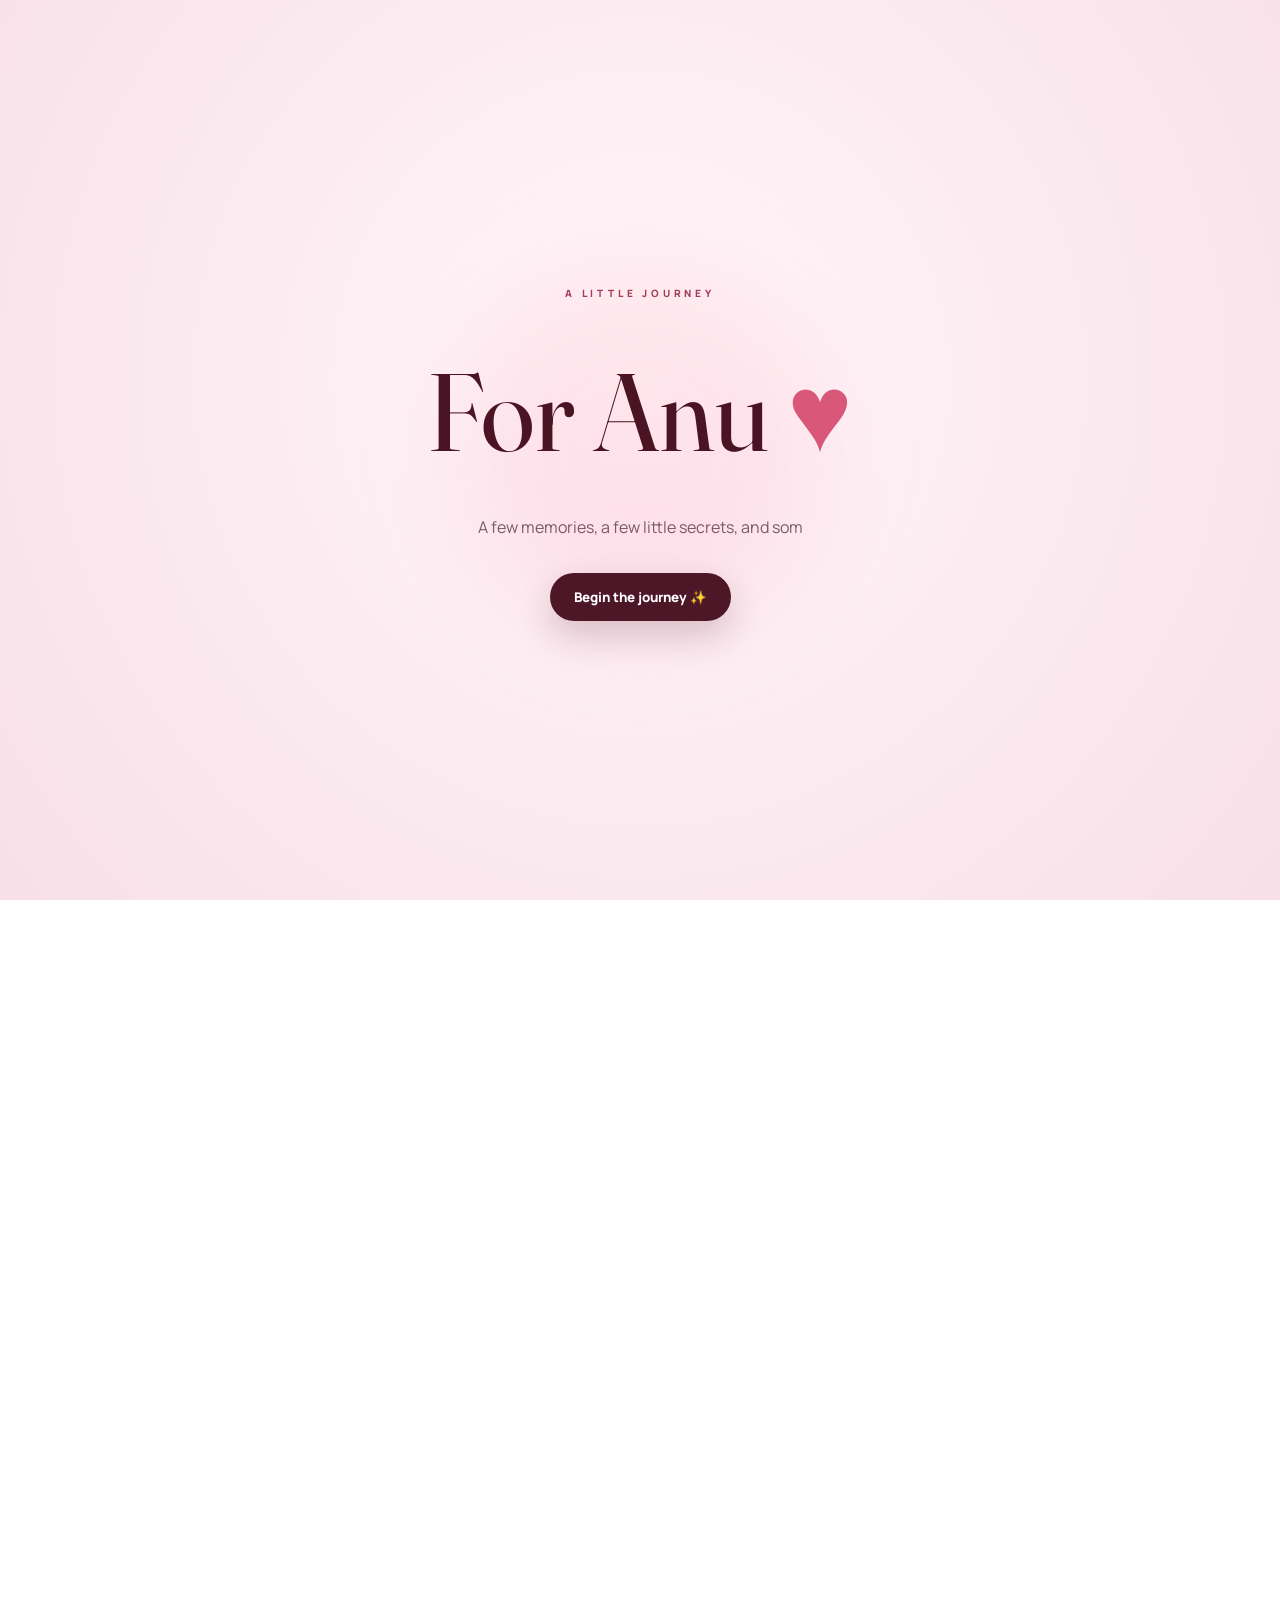
==== index.html @ 542dee50 "Add files via upload" ====
<!doctype html>
<html lang="en">
<head>
<meta charset="utf-8">
  <meta name="viewport" content="width=device-width, initial-scale=1">
  <meta name="theme-color" content="#fff7f8">
  <meta name="description" content="A small interactive surprise website made for Anu.">

  <title>For Anu ♥</title>

  <link rel="preconnect" href="https://fonts.googleapis.com">
  <link rel="preconnect" href="https://fonts.gstatic.com" crossorigin>

  <link
    href="https://fonts.googleapis.com/css2?family=Fraunces:wght@500;600&family=Manrope:wght@400;500&display=swap"
    rel="stylesheet"
  >
  <link rel="stylesheet" href="style.css?v=20260918-clean">



<!-- FINAL BEGIN ENTRY FIX: always open at the cinematic BEGIN screen/top -->
<script>
  (function () {
    try { history.scrollRestoration = "manual"; } catch (e) {}
    window.scrollTo(0, 0);
    document.documentElement.scrollTop = 0;
    document.body && (document.body.scrollTop = 0);
  })();
</script>

</head>
<body>
  <!-- PART 2 — FLOATING HEARTS -->
<div class="heart-background" aria-hidden="true">
    <span>♥</span>
    <span>♡</span>
    <span>♥</span>
    <span>♡</span>
    <span>♥</span>
    <span>♡</span>
    <span>♥</span>
    <span>♡</span>
    <span>♥</span>
    <span>♡</span>
    <span>♥</span>
    <span>♡</span>
</div>
<!-- LOADING SCREEN -->

  <div id="loader">
    <div class="loader-heart">♥</div>
  </div>


  <!-- FLOATING HEARTS -->

  <div class="hearts">
    <span class="heart-float">♥</span>
    <span class="heart-float">♥</span>
    <span class="heart-float">♥</span>
    <span class="heart-float">♥</span>
    <span class="heart-float">♥</span>
    <span class="heart-float">♥</span>
  </div>


  <!-- HERO -->

  <section class="w hero">

    <p class="tag">
      a small thing I made for you ♥
    </p>

    <h1>
      Hey, <em>Anu</em>.
    </h1>

    <p>
      You probably weren't expecting a whole website for this...
      but here we are.

      I wanted to make something a little more personal
      than just sending you a message.
    </p>

    <div class="scroll-hint">
      keep scrolling
    </div>

  </section>


  <!-- NOTE -->

  <section class="w">

    <p class="tag">
      for you
    </p>

    <div class="note reveal">

      <p>
        Anu, when I think about some of the moments that have become
        special to me, I realise that you are part of so many of them.

        From those conversations on the way to coaching,
        to the talks after class, somehow even ordinary parts
        of my day became something I looked forward to.

        You are genuinely very pretty, but more than that,
        you are such a pyaari person.

        And I feel very lucky that somewhere along the way,
        I got to know you.
      </p>

      <small>— Aman</small>

    </div>

  </section>


  <div class="divider">
    ♥
  </div>


  <!-- MEMORIES -->

  <section class="w">

    <p class="tag">
      where it all started
    </p>


    <div class="memory reveal">

      <small>
        04 August
        <br>
        Metro → Coaching
      </small>

      <div>

        <h2>
          The first hello
        </h2>

        <p>
          4 August.

          We were on the metro, on our way to coaching.
          You said hello, and then you shook my hand.

          It was such a simple little moment,
          but I remember how different it felt to me.

          I don't think I knew then how much that one meeting
          would end up meaning to me.
        </p>

      </div>

    </div>


    <div class="memory reveal">

      <small>
        Before & after class
      </small>

      <div>

        <h2>
          Those conversations
        </h2>

        <p>
          Somehow, talking about studies turned into us talking
          whenever we came out of class.

          And then we'd talk on the way to class too.

          Nothing extraordinary had to happen.
          Sometimes just talking to you was enough to make
          an ordinary day feel a little better.
        </p>

      </div>

    </div>


    <div class="memory reveal">

      <small>
        First group trip
      </small>

      <div>

        <h2>
          Qutub Minar
        </h2>

        <p>
          And then came our first trip together in the group —
          Qutub Minar.

          Looking back, I think moments like that are exactly
          why certain people slowly become important to us.

          You start with a simple hello,
          and before you realise it,
          you have memories together.
        </p>

      </div>

    </div>


    <div class="memory reveal">

      <small>
        Somewhere along the way
      </small>

      <div>

        <h2>
          You became Anu.
        </h2>

        <p>
          Somewhere along the way, you stopped being just
          someone I had met on the metro.

          You became Anu.

          Someone I look forward to talking to.
          Someone whose presence makes things feel a little better.
          Someone I am genuinely glad I met.
        </p>

      </div>

    </div>

  </section>


  <div class="divider">
    ♥ ♥ ♥
  </div>


  <!-- CONFESSION -->

  <section class="w">

    <div class="honest reveal">

      <p class="tag">
        one honest thing
      </p>

      <h2>
        Anu, talking to you genuinely makes me happy.

        Somewhere along the way,
        I realised that I like you.

        And I didn't want to hide that from you.

        There is no pressure to feel the same way.

        You can feel however you feel,
        and I will respect that.

        I just wanted you to know what you mean to me.
        <span class="heart">♥</span>
      </h2>

      <p class="shayari">
        Tum paas ho to har pal khaas lagta hai,<br>
        Tumhari baaton mein ek alag sa ehsaas lagta hai.
      </p>

      <small>
        — Aman
      </small>

    </div>

  </section>


  <!-- BIRTHDAY -->

  <section class="w final">

    <div class="final-content reveal">

      <p class="tag">
        and yes, I remember
      </p>

      <h2>
        19 June.
        <br>
        Your day. ♥
      </h2>

      <p class="shayari">
        Kuch log zindagi mein achanak milte hain,<br>
        aur phir pata nahi kab khaas ban jaate hain.
      </p>

    </div>

  </section>


  <!-- FINAL -->

  <section class="w final">

    <div class="final-content reveal">

      <p class="tag">
        one last thing
      </p>

      <h2>
        Anu, whatever happens after this,
        I hope you know that meeting you has meant
        a lot to me.

        Thank you for the conversations,
        the laughs, the memories,
        and simply for being you.

        I hope this little thing I made for you
        makes you smile.
        <span class="heart">♥</span>
      </h2>

      <p class="shayari">
        Tum paas ho to har pal khaas lagta hai,<br>
        Tumhari baaton mein ek alag sa ehsaas lagta hai.<br>
        Shayad isi ko mohabbat kehte hain,<br>
        Jab koi ek insaan poori duniya se khaas lagta hai. ♥
      </p>

      <small>
        Made thoughtfully by Aman
      </small>

    </div>

  </section>


  <!-- TWO-STAGE PROPOSAL -->
  <section class="w choice-section" id="proposal">
    <div class="honest reveal proposal-card">
      <p class="tag">one little question</p>
      <h2>Anu, did you like this? <span class="heart">♥</span></h2>
      <div class="choice-buttons">
        <button class="choice-btn yes-btn" id="likeYesBtn">❤️ YES</button>
        <button class="choice-btn no-btn" id="likeNoBtn">NO</button>
      </div>
      <div class="choice-answer" id="likeAnswer"></div>
    </div>
  </section>

  <section class="w choice-section proposal-second" id="proposal2" hidden>
    <div class="honest reveal proposal-card">
      <p class="tag">one honest question</p>
      <h2>Will you be mine? <span class="heart">♥</span></h2>
      <div class="choice-buttons">
        <button class="choice-btn yes-btn" id="mineYesBtn">❤️ YES</button>
        <button class="choice-btn no-btn" id="mineNoBtn">Let me think</button>
      </div>
      <div class="choice-answer" id="mineAnswer"></div>
    </div>
  </section>


  <!-- SECRET LETTER -->
  <section class="secret-letter-section"><div class="secret-letter-card"><div class="letter-envelope" id="letterEnvelope"><div class="letter-front"><span class="letter-icon">💌</span><h2>A little something for you</h2><p>Open when you're ready...</p><button id="openLetterBtn" class="letter-open-btn" type="button">Open Letter</button></div><div class="letter-inside"><span class="letter-small">For Anu 🤍</span><h2>Just wanted to say...</h2><p>I don't really know how to put everything into words, but talking to you genuinely makes my days better.</p><p>I made this little corner of the internet just for you. No pressure, no expectations — just something honest from me.</p><div class="letter-sign">— Aman</div></div></div></div></section>

  <!-- FINAL SURPRISE -->
  <section class="final-surprise-section"><div class="final-surprise-card"><div class="surprise-lock">🎁</div><p class="surprise-label">ONE LAST THING...</p><h2>There's a little surprise<br>waiting for you.</h2><p class="surprise-text">You made this little journey special just by being you.</p><button id="surpriseBtn" class="surprise-btn" type="button">Open Your Surprise ✨</button><div id="surpriseMessage" class="surprise-message" hidden><span class="surprise-heart">♥</span><h3>Thank you for being you, Anu.</h3><p>Whatever happens, I'm genuinely glad that I got to know you. 🤍</p><div class="surprise-sparkles">✦ · ✧ · ✦</div></div></div></section>

  <!-- BACKGROUND MUSIC -->
  <audio id="bgMusic" loop preload="auto">
    <source src="music.mp3" type="audio/mpeg">
  </audio>

  <!-- NIGHT MODE -->
  <button id="themeToggle" class="theme-toggle" aria-label="Toggle night mode" title="Night mode">🌙</button>

  <button id="musicToggle" class="music-toggle" aria-label="Play music" title="Play music">🎵</button>

  
<!-- =========================================================
     ULTIMATE EXPERIENCE LAYER
     Additive enhancement: existing content remains untouched.
========================================================= -->

<div id="uxIntro" class="ux-intro" aria-hidden="true">
  <div class="ux-intro-glow"></div>
  <div class="ux-intro-content">
    <span class="ux-kicker">A LITTLE JOURNEY</span>
    <div class="ux-intro-title">For Anu <span>♥</span></div>
    <p id="uxIntroTyping"></p>
    <button id="uxBegin" type="button">Begin the journey ✨</button>
  </div>
</div>

<div id="uxProgress" class="ux-progress" aria-hidden="true">
  <div class="ux-progress-bar"><span id="uxProgressFill"></span></div>
  <span id="uxProgressText">0%</span>
</div>

<button id="uxExplore" class="ux-floating-btn" type="button" aria-label="Open experience menu" title="Explore">✦</button>

<section id="uxJourney" class="ux-section">
  <div class="ux-shell">
    <div class="ux-section-kicker">THE JOURNEY</div>
    <h2>Little moments, one beautiful trail.</h2>
    <p class="ux-muted">Explore the path. Some moments have a little more waiting behind them.</p>

    <div class="ux-timeline">
      <button class="ux-node" data-ux-memory="01" type="button"><span>01</span><b>First hello</b><small>04 August</small></button>
      <i></i>
      <button class="ux-node" data-ux-memory="02" type="button"><span>02</span><b>Conversations</b><small>The little things</small></button>
      <i></i>
      <button class="ux-node" data-ux-memory="03" type="button"><span>03</span><b>Qutub Minar</b><small>A memory to keep</small></button>
      <i></i>
      <button class="ux-node" data-ux-memory="04" type="button"><span>04</span><b>You became Anu</b><small>Somewhere along the way</small></button>
    </div>
    <div id="uxMemoryReveal" class="ux-reveal" hidden></div>
  </div>
</section>

<section id="uxThoughts" class="ux-section ux-soft">
  <div class="ux-shell">
    <div class="ux-section-kicker">A FEW LITTLE THOUGHTS</div>
    <h2>Tap a card. Keep the one that makes you smile.</h2>
    <div class="ux-thought-grid">
      <button class="ux-thought" type="button"><span>✦</span><b>A random thought</b><em>Tap to reveal</em></button>
      <button class="ux-thought" type="button"><span>♡</span><b>A tiny memory</b><em>Tap to reveal</em></button>
      <button class="ux-thought" type="button"><span>✧</span><b>Something honest</b><em>Tap to reveal</em></button>
      <button class="ux-thought" type="button"><span>♥</span><b>One small note</b><em>Tap to reveal</em></button>
    </div>
  </div>
</section>

<section id="uxMystery" class="ux-section">
  <div class="ux-shell ux-center">
    <div class="ux-section-kicker">A TINY MYSTERY</div>
    <h2>Three boxes. One is hiding something special.</h2>
    <p class="ux-muted">You don't need to choose correctly. Just explore.</p>
    <div class="ux-boxes">
      <button class="ux-box" type="button" data-box="0"><span>🎁</span><small>Mystery</small></button>
      <button class="ux-box" type="button" data-box="1"><span>🎁</span><small>Mystery</small></button>
      <button class="ux-box" type="button" data-box="2"><span>🎁</span><small>Mystery</small></button>
    </div>
    <div id="uxBoxMessage" class="ux-reveal" hidden></div>
  </div>
</section>

<section id="uxConstellation" class="ux-section ux-night-sky">
  <div class="ux-stars" aria-hidden="true"></div>
  <div class="ux-shell ux-center">
    <div class="ux-section-kicker">THE SECRET CONSTELLATION</div>
    <h2>Find the five little stars.</h2>
    <p class="ux-muted">Each star has a tiny message.</p>
    <div class="ux-constellation" id="uxConstellationStars"></div>
    <div class="ux-star-count"><span id="uxStarCount">0</span> / 5 discovered</div>
    <div id="uxConstellationMessage" class="ux-reveal" hidden></div>
  </div>
</section>

<section id="uxAchievements" class="ux-section ux-soft">
  <div class="ux-shell">
    <div class="ux-section-kicker">YOUR LITTLE ACHIEVEMENTS</div>
    <h2>Things you've discovered.</h2>
    <div class="ux-achievements">
      <div class="ux-achievement" data-ach="begin"><span>✦</span><b>THE BEGINNING</b><small>Started the journey</small></div>
      <div class="ux-achievement" data-ach="memory"><span>♡</span><b>MEMORY KEEPER</b><small>Explored a memory</small></div>
      <div class="ux-achievement" data-ach="mystery"><span>🎁</span><b>CURIOUS ONE</b><small>Opened a mystery</small></div>
      <div class="ux-achievement" data-ach="stars"><span>✧</span><b>STAR FINDER</b><small>Found the constellation</small></div>
      <div class="ux-achievement" data-ach="thought"><span>♥</span><b>THOUGHT READER</b><small>Opened a little thought</small></div>
    </div>
  </div>
</section>

<section id="uxCapsule" class="ux-section">
  <div class="ux-shell ux-center">
    <div class="ux-section-kicker">TIME CAPSULE</div>
    <h2>A note from today.</h2>
    <p class="ux-muted">Open it when you're ready.</p>
    <button id="uxCapsuleBtn" class="ux-primary-btn" type="button">Open the time capsule ✨</button>
    <div id="uxCapsuleMessage" class="ux-capsule" hidden>
      <span>Today</span>
      <p>Some moments don't need a grand reason to matter. Sometimes, simply knowing someone is enough to make an ordinary day feel a little different.</p>
      <b>— Aman</b>
    </div>
  </div>
</section>

<section id="uxFinale" class="ux-section ux-finale">
  <div class="ux-finale-glow"></div>
  <div class="ux-shell ux-center">
    <div class="ux-section-kicker">ONE LAST THING</div>
    <h2 id="uxFinalTitle">You made it to the end.</h2>
    <p id="uxFinalText">But maybe the end isn't really the point.</p>
    <button id="uxFinalBtn" class="ux-primary-btn" type="button">Open the final moment ✨</button>
    <div id="uxFinalReveal" class="ux-final-reveal" hidden>
      <div class="ux-final-heart">♥</div>
      <h3>Thank you for being part of this little story.</h3>
      <p>Whatever happens next, I'm genuinely glad I got to know you.</p>
      <div class="ux-sparkle-line">✦ · ✧ · ♥ · ✧ · ✦</div>
    </div>
  </div>
</section>

<div id="uxToast" class="ux-toast" role="status" aria-live="polite"></div>
<div id="uxSecretHint" class="ux-secret-hint" hidden>✨ You found something hidden.</div>


<script src="script.js?v=20260918-clean"></script>
  <!-- PART 26 — BACK TO TOP -->
<button id="backToTop" aria-label="Back to top">↑</button>
  <!-- MAGIC CURSOR TRAIL -->
  <div id="cursorTrail" aria-hidden="true"></div>
</body>
</html>
---- style.css ----
* {
      box-sizing: border-box;
    }

    html {
      scroll-behavior: smooth;
    }

    body {
      margin: 0;
      background: #fff2f4;
      color: #5c1025;
      font: 16px/1.6 Manrope, Arial, sans-serif;
      overflow-x: hidden;
    }

    /* =========================================
       LOADING SCREEN
    ========================================= */

    #loader {
      position: fixed;
      inset: 0;
      background: #5c1025;
      display: flex;
      align-items: center;
      justify-content: center;
      z-index: 9999;
      transition: opacity 1s ease, visibility 1s ease;
    }

    #loader.hide {
      opacity: 0;
      visibility: hidden;
    }

    .loader-heart {
      color: #ffd2da;
      font-size: 40px;
      animation: heartbeat 1.2s ease-in-out infinite;
    }

    @keyframes heartbeat {
      0%, 100% {
        transform: scale(1);
      }

      50% {
        transform: scale(1.3);
      }
    }


    /* =========================================
       FLOATING HEARTS
    ========================================= */

    .hearts {
      position: fixed;
      inset: 0;
      pointer-events: none;
      overflow: hidden;
      z-index: -1;
    }

    .heart-float {
      position: absolute;
      bottom: -40px;
      color: #e11d48;
      opacity: 0;
      animation: floatUp linear infinite;
    }

    .heart-float:nth-child(1) {
      left: 8%;
      font-size: 16px;
      animation-duration: 12s;
      animation-delay: 1s;
    }

    .heart-float:nth-child(2) {
      left: 22%;
      font-size: 24px;
      animation-duration: 16s;
      animation-delay: 4s;
    }

    .heart-float:nth-child(3) {
      left: 39%;
      font-size: 13px;
      animation-duration: 11s;
      animation-delay: 2s;
    }

    .heart-float:nth-child(4) {
      left: 56%;
      font-size: 20px;
      animation-duration: 15s;
      animation-delay: 6s;
    }

    .heart-float:nth-child(5) {
      left: 73%;
      font-size: 14px;
      animation-duration: 13s;
      animation-delay: 3s;
    }

    .heart-float:nth-child(6) {
      left: 88%;
      font-size: 25px;
      animation-duration: 17s;
      animation-delay: 7s;
    }

    @keyframes floatUp {
      0% {
        transform: translateY(0) rotate(0deg);
        opacity: 0;
      }

      10% {
        opacity: .15;
      }

      80% {
        opacity: .1;
      }

      100% {
        transform: translateY(-115vh) rotate(25deg);
        opacity: 0;
      }
    }


    /* =========================================
       GENERAL
    ========================================= */

    .w {
      max-width: 900px;
      margin: auto;
      padding: 90px 28px;
    }

    .tag {
      color: #b04a62;
      letter-spacing: .14em;
      text-transform: uppercase;
      font-size: 11px;
      font-weight: 500;
      margin-bottom: 20px;
    }

    h1,
    h2,
    p {
      position: relative;
    }

    h1,
    h2 {
      font-family: Fraunces, Georgia, serif;
      font-weight: 500;
      letter-spacing: -.04em;
      line-height: 1.05;
    }

    h1 {
      font-size: clamp(68px, 12vw, 125px);
      margin: 0 0 30px;
    }

    h2 {
      font-size: clamp(34px, 6vw, 74px);
      margin: 0;
    }

    em,
    .heart {
      color: #e11d48;
      font-style: normal;
    }

    small {
      color: #b04a62;
      font-size: 11px;
      letter-spacing: .08em;
    }


    /* =========================================
       HERO
    ========================================= */

    .hero {
      min-height: 100vh;
      display: flex;
      flex-direction: column;
      justify-content: center;
      position: relative;
    }

    .hero .tag {
      opacity: 0;
      transform: translateY(20px);
      animation: heroUp 1s .5s forwards;
    }

    .hero h1 {
      opacity: 0;
      transform: translateY(35px);
      animation: heroUp 1.2s .8s forwards;
    }

    .hero > p:last-child {
      max-width: 580px;
      font-size: 18px;
      line-height: 1.8;
      color: #7a4050;
      opacity: 0;
      transform: translateY(25px);
      animation: heroUp 1s 1.3s forwards;
    }

    @keyframes heroUp {
      to {
        opacity: 1;
        transform: translateY(0);
      }
    }


    /* =========================================
       SCROLL INDICATOR
    ========================================= */

    .scroll-hint {
      position: absolute;
      bottom: 35px;
      left: 50%;
      transform: translateX(-50%);
      font-size: 11px;
      letter-spacing: .15em;
      text-transform: uppercase;
      color: #b04a62;
      opacity: 0;
      animation: fadeIn 1s 2.3s forwards;
    }

    .scroll-hint::after {
      content: "";
      display: block;
      width: 1px;
      height: 35px;
      background: #b04a62;
      margin: 10px auto 0;
      animation: scrollLine 1.5s ease-in-out infinite;
    }

    @keyframes scrollLine {
      0%, 100% {
        transform: scaleY(.4);
        transform-origin: top;
      }

      50% {
        transform: scaleY(1);
        transform-origin: top;
      }
    }

    @keyframes fadeIn {
      to {
        opacity: 1;
      }
    }


    /* =========================================
       NOTE
    ========================================= */

    .note {
      background: #ffd2da;
      padding: clamp(30px, 5vw, 50px);
      transform: rotate(1deg) translateY(30px);
      opacity: 0;
      box-shadow: 0 15px 40px rgba(92, 16, 37, .08);
      transition:
        opacity 1s ease,
        transform 1s cubic-bezier(.2,.8,.2,1);
    }

    .note.visible {
      opacity: 1;
      transform: rotate(1deg) translateY(0);
    }

    .note:hover {
      transform: rotate(0deg) translateY(-5px);
      transition: transform .4s ease;
    }

    .note p {
      margin: 0 0 25px;
      font: 500 clamp(24px, 3vw, 37px)/1.3 Fraunces, Georgia, serif;
    }


    /* =========================================
       DIVIDER
    ========================================= */

    .divider {
      text-align: center;
      font-size: 20px;
      color: #e11d48;
      opacity: .7;
      padding: 15px;
      animation: tinyPulse 2s ease-in-out infinite;
    }

    @keyframes tinyPulse {
      0%, 100% {
        transform: scale(1);
      }

      50% {
        transform: scale(1.12);
      }
    }


    /* =========================================
       MEMORY CARDS
    ========================================= */

    .memory {
      border-top: 1px solid #eab7c0;
      padding: 30px 0;
      display: grid;
      grid-template-columns: 180px 1fr;
      gap: 25px;

      opacity: 0;
      transform: translateX(-45px);

      transition:
        opacity .9s ease,
        transform .9s cubic-bezier(.2,.8,.2,1);
    }

    .memory.visible {
      opacity: 1;
      transform: translateX(0);
    }

    .memory:nth-of-type(2) {
      transition-delay: .15s;
    }

    .memory:nth-of-type(3) {
      transition-delay: .3s;
    }

    .memory:nth-of-type(4) {
      transition-delay: .45s;
    }

    .memory h2 {
      font-size: clamp(28px, 4vw, 42px);
      margin: 0 0 12px;
    }

    .memory p {
      line-height: 1.8;
      margin: 0;
      color: #7a4050;
    }

    .memory small {
      display: block;
    }


    /* =========================================
       CONFESSION
    ========================================= */

    .honest {
      background: #5c1025;
      color: white;
      text-align: center;
      padding: clamp(50px, 8vw, 90px) 9%;
      box-shadow: 0 20px 50px rgba(92, 16, 37, .15);

      opacity: 0;
      transform: scale(.94);

      transition:
        opacity 1.2s ease,
        transform 1.2s cubic-bezier(.2,.8,.2,1);
    }

    .honest.visible {
      opacity: 1;
      transform: scale(1);
    }

    .honest .tag {
      color: #f5a6b7;
    }

    .honest h2 {
      font-size: clamp(29px, 4vw, 52px);
      line-height: 1.15;
    }

    .honest .heart {
      display: inline-block;
      animation: heartbeat 1.5s ease-in-out infinite;
    }

    .shayari {
      font: italic 21px/1.65 Fraunces, Georgia, serif;
    }

    .honest .shayari {
      color: #ffd2da;
      margin-top: 35px;
    }

    .honest small {
      color: #f5a6b7;
    }


    /* =========================================
       FINAL
    ========================================= */

    .final {
      text-align: center;
      padding-top: 110px;
      padding-bottom: 120px;
    }

    .final h2 {
      font-size: clamp(32px, 5vw, 60px);
      line-height: 1.15;
    }

    .final .shayari {
      color: #5c1025;
      margin-top: 40px;
    }

    .final-content {
      opacity: 0;
      transform: translateY(40px);
      transition:
        opacity 1.2s ease,
        transform 1.2s ease;
    }

    .final-content.visible {
      opacity: 1;
      transform: translateY(0);
    }


    /* =========================================
       MOBILE
    ========================================= */

    @media (max-width: 600px) {

      .w {
        padding: 60px 22px;
      }

      .hero {
        min-height: 100vh;
      }

      .memory {
        grid-template-columns: 1fr;
        gap: 8px;
      }

      .note {
        transform: rotate(.5deg) translateY(30px);
      }

      .note.visible {
        transform: rotate(.5deg) translateY(0);
      }

      body {
        font-size: 15px;
      }
    }


    /* =========================================
       ACCESSIBILITY
    ========================================= */

    @media (prefers-reduced-motion: reduce) {

      *,
      *::before,
      *::after {
        animation-duration: .01ms !important;
        animation-iteration-count: 1 !important;
        scroll-behavior: auto !important;
        transition-duration: .01ms !important;
      }

    }

/* TWO-STAGE PROPOSAL — additions only */
.choice-section { text-align: center; }
.choice-buttons { display:flex; justify-content:center; gap:14px; flex-wrap:wrap; margin-top:30px; }
.choice-btn { border:0; padding:13px 24px; border-radius:999px; font:500 14px/1.2 Manrope,Arial,sans-serif; cursor:pointer; transition:transform .2s ease,opacity .2s ease; }
.choice-btn:hover { transform:translateY(-2px); }
.yes-btn { background:#ffd2da; color:#5c1025; }
.no-btn { background:transparent; color:white; border:1px solid rgba(255,255,255,.35); }
.choice-answer { margin-top:22px; color:#ffd2da; }
.proposal-second { min-height:60vh; }
.rain-piece { position:fixed; top:-50px; z-index:10000; pointer-events:none; animation:rainFall linear forwards; }
@keyframes rainFall {
  0% { transform:translateY(-60px) rotate(0deg); opacity:1; }
  100% { transform:translateY(115vh) rotate(360deg); opacity:0; }
}
.choice-buttons {
  position: relative;
  z-index: 5;
}

.choice-btn {
  position: relative;
  z-index: 6;
  pointer-events: auto;
}

/* =========================================================
   RUN-AWAY NO BUTTON — CARD BOUNDARY
========================================================= */

.choice-buttons {
  min-height: 60px;
  position: relative;
}

.no-btn {
  white-space: nowrap;
  transition:
    left .18s ease,
    top .18s ease,
    transform .18s ease;
  will-change: left, top, transform;
}

/* =========================================================
   RUN-AWAY NO BUTTON — FINAL
========================================================= */

.no-btn {
  white-space: nowrap;
  position: relative;
  z-index: 10;
  transition: transform .16s ease-out;
  will-change: transform;
}

/* ================================
   PART 1 — PREMIUM HEART BACKGROUND
   ================================ */

body {
    background:
        radial-gradient(
            circle at 15% 20%,
            rgba(255, 182, 193, 0.28),
            transparent 30%
        ),
        radial-gradient(
            circle at 85% 30%,
            rgba(255, 192, 203, 0.24),
            transparent 28%
        ),
        radial-gradient(
            circle at 50% 90%,
            rgba(255, 214, 224, 0.30),
            transparent 35%
        ),
        #fff7f8;

    background-attachment: fixed;
}
/* =================================
   PART 2 — FLOATING HEARTS
   ================================= */

.heart-background {
    position: fixed;
    inset: 0;
    width: 100%;
    height: 100%;
    pointer-events: none;
    overflow: hidden;
    z-index: 0;
}

.heart-background span {
    position: absolute;
    bottom: -50px;
    left: var(--heart-left, 50%);
    font-size: var(--heart-size, 22px);
    color: rgba(190, 55, 95, 0.13);
    animation: floatingHeart var(--heart-speed, 12s) linear infinite;
    animation-delay: var(--heart-delay, 0s);
    filter: blur(0.2px);
}

/* Different positions and speeds */

.heart-background span:nth-child(1) {
    --heart-left: 8%;
    --heart-size: 18px;
    --heart-speed: 13s;
    --heart-delay: 0s;
}

.heart-background span:nth-child(2) {
    --heart-left: 18%;
    --heart-size: 28px;
    --heart-speed: 16s;
    --heart-delay: 3s;
}

.heart-background span:nth-child(3) {
    --heart-left: 29%;
    --heart-size: 15px;
    --heart-speed: 11s;
    --heart-delay: 5s;
}

.heart-background span:nth-child(4) {
    --heart-left: 40%;
    --heart-size: 24px;
    --heart-speed: 15s;
    --heart-delay: 1s;
}

.heart-background span:nth-child(5) {
    --heart-left: 51%;
    --heart-size: 17px;
    --heart-speed: 12s;
    --heart-delay: 6s;
}

.heart-background span:nth-child(6) {
    --heart-left: 62%;
    --heart-size: 26px;
    --heart-speed: 17s;
    --heart-delay: 2s;
}

.heart-background span:nth-child(7) {
    --heart-left: 72%;
    --heart-size: 16px;
    --heart-speed: 13s;
    --heart-delay: 7s;
}

.heart-background span:nth-child(8) {
    --heart-left: 80%;
    --heart-size: 25px;
    --heart-speed: 16s;
    --heart-delay: 4s;
}

.heart-background span:nth-child(9) {
    --heart-left: 88%;
    --heart-size: 18px;
    --heart-speed: 12s;
    --heart-delay: 8s;
}

.heart-background span:nth-child(10) {
    --heart-left: 95%;
    --heart-size: 22px;
    --heart-speed: 15s;
    --heart-delay: 5s;
}

.heart-background span:nth-child(11) {
    --heart-left: 35%;
    --heart-size: 20px;
    --heart-speed: 18s;
    --heart-delay: 9s;
}

.heart-background span:nth-child(12) {
    --heart-left: 67%;
    --heart-size: 14px;
    --heart-speed: 14s;
    --heart-delay: 10s;
}

@keyframes floatingHeart {
    0% {
        transform: translateY(0) rotate(0deg);
        opacity: 0;
    }

    10% {
        opacity: 1;
    }

    50% {
        transform: translateY(-50vh) translateX(25px) rotate(15deg);
    }

    90% {
        opacity: 0.7;
    }

    100% {
        transform: translateY(-115vh) translateX(-25px) rotate(-15deg);
        opacity: 0;
    }
}
/* PART 3 — PREMIUM HEART DIVIDER */

.divider {
    display: flex;
    align-items: center;
    justify-content: center;
    gap: 18px;
    margin: 60px auto;
    color: rgba(190, 55, 95, 0.75);
    font-size: 20px;
    letter-spacing: 5px;
    text-shadow:
        0 0 8px rgba(190, 55, 95, 0.25),
        0 0 20px rgba(255, 150, 175, 0.2);

    animation: dividerGlow 2.5s ease-in-out infinite;
}

.divider::before,
.divider::after {
    content: "";
    width: 100px;
    height: 1px;
    background: linear-gradient(
        90deg,
        transparent,
        rgba(190, 55, 95, 0.35),
        transparent
    );
}

@keyframes dividerGlow {
    0%, 100% {
        transform: scale(1);
        opacity: 0.7;
    }

    50% {
        transform: scale(1.08);
        opacity: 1;
    }
}


/* Proposal heart glow */

#proposal,
#proposal2 {
    position: relative;
    overflow: hidden;
    box-shadow:
        0 10px 35px rgba(190, 55, 95, 0.10),
        0 0 45px rgba(255, 150, 175, 0.08);
}

#proposal::before,
#proposal2::before {
    content: "♥";
    position: absolute;
    left: 50%;
    top: 50%;
    transform: translate(-50%, -50%);
    font-size: 220px;
    color: rgba(255, 120, 150, 0.05);
    pointer-events: none;
}

#proposal > *,
#proposal2 > * {
    position: relative;
    z-index: 1;
}
/* ================================
   PART 4 — YES BUTTON HEARTBEAT
   ================================ */

.yes-btn {
    position: relative;
    background: linear-gradient(135deg, #ffd2da, #ffb6c5);
    color: #5c1025;
    border: 1px solid rgba(190, 55, 95, 0.18);
    box-shadow:
        0 8px 22px rgba(190, 55, 95, 0.16),
        0 0 0 rgba(255, 150, 175, 0);
    animation: yesHeartbeat 1.8s ease-in-out infinite;
    transition:
        transform 0.25s ease,
        box-shadow 0.25s ease,
        filter 0.25s ease;
}

/* Premium hover */
.yes-btn:hover {
    transform: translateY(-2px) scale(1.04);
    box-shadow:
        0 12px 30px rgba(190, 55, 95, 0.25),
        0 0 24px rgba(255, 150, 175, 0.30);
    filter: brightness(1.03);
}

/* Heartbeat + glow */
@keyframes yesHeartbeat {
    0%, 100% {
        box-shadow:
            0 8px 22px rgba(190, 55, 95, 0.16),
            0 0 0 rgba(255, 150, 175, 0);
    }

    50% {
        box-shadow:
            0 10px 28px rgba(190, 55, 95, 0.22),
            0 0 22px rgba(255, 150, 175, 0.28);
    }
}

/* YES button click effect */
.yes-btn:active {
    transform: scale(0.97);
}
/* ================================
   PART 6 — PREMIUM PROPOSAL GLOW
   ================================ */

#proposal,
#proposal2 {
    border: 1px solid rgba(190, 55, 95, 0.12);
    background:
        radial-gradient(
            circle at 50% 0%,
            rgba(255, 182, 193, 0.18),
            transparent 55%
        ),
        rgba(255, 255, 255, 0.82);
    backdrop-filter: blur(14px);
    -webkit-backdrop-filter: blur(14px);

    transition:
        transform 0.4s ease,
        box-shadow 0.4s ease;
}

/* Soft floating glow */
#proposal::after,
#proposal2::after {
    content: "";
    position: absolute;
    width: 180px;
    height: 180px;
    border-radius: 50%;
    background: rgba(255, 150, 175, 0.10);
    filter: blur(45px);
    top: -80px;
    right: -60px;
    pointer-events: none;
    animation: proposalGlow 4s ease-in-out infinite;
}

@keyframes proposalGlow {
    0%, 100% {
        opacity: 0.45;
        transform: scale(1);
    }

    50% {
        opacity: 0.85;
        transform: scale(1.15);
    }
}

/* Slight lift when hovering */
#proposal:hover,
#proposal2:hover {
    transform: translateY(-4px);
    box-shadow:
        0 18px 45px rgba(190, 55, 95, 0.14),
        0 0 35px rgba(255, 150, 175, 0.12);
}
/* ================================
   PART 4 — YES BUTTON HEARTBEAT
   ================================ */

.yes-btn {
    position: relative;
    background: linear-gradient(135deg, #ffd2da, #ffb6c5);
    color: #5c1025;
    border: 1px solid rgba(190, 55, 95, 0.18);
    box-shadow:
        0 8px 22px rgba(190, 55, 95, 0.16),
        0 0 0 rgba(255, 150, 175, 0);
    animation: yesHeartbeat 1.8s ease-in-out infinite;
    transition:
        transform 0.25s ease,
        box-shadow 0.25s ease,
        filter 0.25s ease;
}

/* Premium hover */
.yes-btn:hover {
    transform: translateY(-2px) scale(1.04);
    box-shadow:
        0 12px 30px rgba(190, 55, 95, 0.25),
        0 0 24px rgba(255, 150, 175, 0.30);
    filter: brightness(1.03);
}

/* Heartbeat + glow */
@keyframes yesHeartbeat {
    0%, 100% {
        box-shadow:
            0 8px 22px rgba(190, 55, 95, 0.16),
            0 0 0 rgba(255, 150, 175, 0);
    }

    50% {
        box-shadow:
            0 10px 28px rgba(190, 55, 95, 0.22),
            0 0 22px rgba(255, 150, 175, 0.28);
    }
}

/* YES button click effect */
.yes-btn:active {
    transform: scale(0.97);
}
/* ================================
   PART 7 — YES BUTTON TEXT SHINE
   ================================ */

.yes-btn {
    overflow: hidden;
}

.yes-btn::before {
    content: "";
    position: absolute;
    top: 0;
    left: -120%;
    width: 70%;
    height: 100%;
    background: linear-gradient(
        110deg,
        transparent,
        rgba(255, 255, 255, 0.55),
        transparent
    );
    transform: skewX(-20deg);
    animation: yesShine 3.2s ease-in-out infinite;
    pointer-events: none;
}

@keyframes yesShine {
    0%, 55% {
        left: -120%;
    }

    75%, 100% {
        left: 140%;
    }
}

.yes-btn {
    isolation: isolate;
}

.yes-btn > * {
    position: relative;
    z-index: 2;
}
/* ================================
   PART 8 — PROPOSAL HEADING GLOW
   ================================ */

#proposal h2,
#proposal2 h2 {
    position: relative;
    color: #7b1735;
    text-shadow:
        0 0 8px rgba(190, 55, 95, 0.18),
        0 0 20px rgba(255, 150, 175, 0.18);
    animation: headingGlow 2.8s ease-in-out infinite;
}

@keyframes headingGlow {
    0%, 100% {
        text-shadow:
            0 0 8px rgba(190, 55, 95, 0.15),
            0 0 20px rgba(255, 150, 175, 0.12);
    }

    50% {
        text-shadow:
            0 0 12px rgba(190, 55, 95, 0.28),
            0 0 28px rgba(255, 150, 175, 0.25);
    }
}
/* ================================
   PART 9 — PROPOSAL FLOAT
   ================================ */

#proposal,
#proposal2 {
    animation: proposalFloat 4.5s ease-in-out infinite;
}

@keyframes proposalFloat {
    0%, 100% {
        transform: translateY(0);
    }

    50% {
        transform: translateY(-5px);
    }
}
/* ================================
   PART 10 — PREMIUM PROPOSAL BUTTONS
   ================================ */

#proposal .choice-btn,
#proposal2 .choice-btn {
    position: relative;
    overflow: hidden;
    transition:
        transform 0.25s ease,
        box-shadow 0.25s ease,
        filter 0.25s ease;
}

/* Soft shine */
#proposal .choice-btn::before,
#proposal2 .choice-btn::before {
    content: "";
    position: absolute;
    inset: 0;
    background: linear-gradient(
        120deg,
        transparent 30%,
        rgba(255, 255, 255, 0.35),
        transparent 70%
    );
    transform: translateX(-120%);
    transition: transform 0.55s ease;
    pointer-events: none;
}

#proposal .choice-btn:hover::before,
#proposal2 .choice-btn:hover::before {
    transform: translateX(120%);
}

/* Button lift */
#proposal .choice-btn:hover,
#proposal2 .choice-btn:hover {
    transform: translateY(-3px);
    filter: brightness(1.04);
}

/* YES extra glow */
#proposal .yes-btn:hover,
#proposal2 .yes-btn:hover {
    box-shadow:
        0 12px 30px rgba(190, 55, 95, 0.25),
        0 0 25px rgba(255, 150, 175, 0.28);
}
/* ================================
   PART 11 — BUTTON CLICK RIPPLE
   ================================ */

#proposal .choice-btn,
#proposal2 .choice-btn {
    isolation: isolate;
}

#proposal .choice-btn:active,
#proposal2 .choice-btn:active {
    transform: scale(0.96);
    box-shadow:
        0 5px 16px rgba(190, 55, 95, 0.18),
        0 0 20px rgba(255, 150, 175, 0.22);
}
/* ================================
   PART 12 — PROPOSAL SPARKLES
   ================================ */

#proposal::after,
#proposal2::after {
    content: "✦  ·  ✧  ·  ✦";
    position: absolute;
    top: 18px;
    right: 24px;
    width: auto;
    height: auto;
    background: none;
    filter: none;
    border-radius: 0;
    color: rgba(190, 55, 95, 0.28);
    font-size: 15px;
    letter-spacing: 8px;
    pointer-events: none;
    animation: sparkleFloat 3s ease-in-out infinite;
}

@keyframes sparkleFloat {
    0%, 100% {
        opacity: 0.35;
        transform: translateY(0) scale(0.95);
    }

    50% {
        opacity: 0.9;
        transform: translateY(-4px) scale(1.08);
    }
}
/* ================================
   PART 13 — ANIMATED CARD BORDER
   ================================ */

#proposal,
#proposal2 {
    border: 1px solid rgba(190, 55, 95, 0.18);
    box-shadow:
        0 10px 35px rgba(190, 55, 95, 0.10),
        0 0 0 rgba(255, 150, 175, 0);
    animation:
        proposalFloat 4.5s ease-in-out infinite,
        proposalBorderGlow 3s ease-in-out infinite;
}

@keyframes proposalBorderGlow {
    0%, 100% {
        border-color: rgba(190, 55, 95, 0.14);
        box-shadow:
            0 10px 35px rgba(190, 55, 95, 0.10),
            0 0 15px rgba(255, 150, 175, 0.05);
    }

    50% {
        border-color: rgba(190, 55, 95, 0.30);
        box-shadow:
            0 14px 42px rgba(190, 55, 95, 0.14),
            0 0 30px rgba(255, 150, 175, 0.16);
    }
}
/* ================================
   PART 14 — PROPOSAL HEARTBEAT
   ================================ */

#proposal::before,
#proposal2::before {
    animation: proposalHeartBeat 2.2s ease-in-out infinite;
}

@keyframes proposalHeartBeat {
    0%, 100% {
        transform: translate(-50%, -50%) scale(1);
        opacity: 0.05;
    }

    50% {
        transform: translate(-50%, -50%) scale(1.08);
        opacity: 0.09;
    }
}
/* ================================
   PART 15 — FINAL SECTION GLOW
   ================================ */

.final-section {
    position: relative;
    overflow: hidden;
    background:
        radial-gradient(
            circle at 50% 40%,
            rgba(255, 182, 193, 0.16),
            transparent 60%
        );
}

.final-section::before {
    content: "♥";
    position: absolute;
    left: 50%;
    top: 50%;
    transform: translate(-50%, -50%);
    font-size: 240px;
    color: rgba(255, 120, 150, 0.035);
    pointer-events: none;
    animation: finalHeartGlow 3s ease-in-out infinite;
}

@keyframes finalHeartGlow {
    0%, 100% {
        transform: translate(-50%, -50%) scale(1);
        opacity: 0.5;
    }

    50% {
        transform: translate(-50%, -50%) scale(1.08);
        opacity: 1;
    }
}

.final-section > * {
    position: relative;
    z-index: 1;
}
/* ================================
   PART 16 — PREMIUM SCROLL REVEAL
   ================================ */

.reveal {
    opacity: 0;
    transform: translateY(24px) scale(0.98);
    filter: blur(3px);
    transition:
        opacity 0.9s ease,
        transform 0.9s cubic-bezier(.22, 1, .36, 1),
        filter 0.9s ease;
}

.reveal.visible {
    opacity: 1;
    transform: translateY(0) scale(1);
    filter: blur(0);
}

/* Slight delay for a smoother premium feel */
.reveal:nth-child(2) {
    transition-delay: 0.08s;
}

.reveal:nth-child(3) {
    transition-delay: 0.16s;
}
/* ================================
   PART 17 — PREMIUM PAGE FADE
   ================================ */

body {
    animation: pageFadeIn 1.2s ease-out both;
}

@keyframes pageFadeIn {
    from {
        opacity: 0;
        transform: translateY(6px);
    }

    to {
        opacity: 1;
        transform: translateY(0);
    }
}
/* ================================
   PART 18 — HERO PREMIUM GLOW
   ================================ */

.hero {
    position: relative;
    overflow: hidden;
}

.hero::before {
    content: "";
    position: absolute;
    width: 320px;
    height: 320px;
    left: 50%;
    top: 45%;
    transform: translate(-50%, -50%);
    border-radius: 50%;
    background: rgba(255, 150, 175, 0.10);
    filter: blur(70px);
    pointer-events: none;
    animation: heroGlow 4s ease-in-out infinite;
}

.hero > * {
    position: relative;
    z-index: 1;
}

@keyframes heroGlow {
    0%, 100% {
        opacity: 0.45;
        transform: translate(-50%, -50%) scale(0.95);
    }

    50% {
        opacity: 0.85;
        transform: translate(-50%, -50%) scale(1.08);
    }
}
/* ================================
   PART 19 — HERO TEXT ENTRANCE
   ================================ */

.hero h1 {
    animation: heroTitleIn 1s cubic-bezier(.22, 1, .36, 1) both;
}

.hero p {
    animation: heroTextIn 1s cubic-bezier(.22, 1, .36, 1) 0.2s both;
}

.hero .btn,
.hero button,
.hero a {
    animation: heroButtonIn 1s cubic-bezier(.22, 1, .36, 1) 0.4s both;
}

@keyframes heroTitleIn {
    from {
        opacity: 0;
        transform: translateY(20px);
        filter: blur(6px);
    }

    to {
        opacity: 1;
        transform: translateY(0);
        filter: blur(0);
    }
}

@keyframes heroTextIn {
    from {
        opacity: 0;
        transform: translateY(16px);
    }

    to {
        opacity: 1;
        transform: translateY(0);
    }
}

@keyframes heroButtonIn {
    from {
        opacity: 0;
        transform: translateY(12px) scale(0.96);
    }

    to {
        opacity: 1;
        transform: translateY(0) scale(1);
    }
}

/* =========================================================
   BACKGROUND MUSIC BUTTON
========================================================= */

.music-toggle {
  position: fixed;
  top: 22px;
  right: 22px;
  width: 48px;
  height: 48px;
  border: 1px solid rgba(190, 55, 95, .18);
  border-radius: 50%;
  background: rgba(255, 255, 255, .78);
  backdrop-filter: blur(14px);
  -webkit-backdrop-filter: blur(14px);
  color: #5c1025;
  font-size: 19px;
  cursor: pointer;
  z-index: 99999;
  box-shadow: 0 8px 25px rgba(92, 16, 37, .12);
  transition: transform .3s ease, box-shadow .3s ease;
}

.music-toggle:hover {
  transform: scale(1.08);
  box-shadow: 0 12px 30px rgba(190, 55, 95, .20);
}

.music-toggle.playing {
  animation: musicPulse 1.5s ease-in-out infinite;
}

@keyframes musicPulse {
  0%, 100% { box-shadow: 0 8px 25px rgba(92, 16, 37, .12); }
  50% { box-shadow: 0 8px 30px rgba(225, 29, 72, .30), 0 0 20px rgba(255, 150, 175, .25); }
}

@media (max-width: 600px) {
  .music-toggle { top: 14px; right: 14px; width: 43px; height: 43px; }
}


/* SECRET LETTER + FINAL SURPRISE */
.secret-letter-section,.final-surprise-section{padding:90px 20px;display:flex;justify-content:center}.secret-letter-card{width:min(720px,100%);padding:20px}.letter-envelope{position:relative;min-height:360px;border-radius:30px;overflow:hidden;background:linear-gradient(145deg,#fffafa,#fff1f5);border:1px solid rgba(190,55,95,.16);box-shadow:0 25px 80px rgba(92,16,37,.13);transition:.5s}.letter-envelope:hover{transform:translateY(-5px)}.letter-front,.letter-inside{min-height:360px;padding:55px 45px;display:flex;flex-direction:column;justify-content:center;align-items:center;text-align:center}.letter-front{transition:opacity .45s,transform .55s}.letter-icon{font-size:42px;margin-bottom:18px}.letter-front p,.letter-inside p{max-width:570px;line-height:1.8}.letter-open-btn,.surprise-btn{margin-top:18px;border:0;border-radius:999px;padding:14px 24px;background:#5c1025;color:#fff;font:600 14px/1 Manrope,Arial,sans-serif;cursor:pointer;box-shadow:0 12px 30px rgba(92,16,37,.18);transition:.25s}.letter-open-btn:hover,.surprise-btn:hover{transform:translateY(-2px) scale(1.02)}.letter-inside{position:absolute;inset:0;opacity:0;transform:translateY(25px) scale(.98);pointer-events:none;transition:.55s}.letter-small{font:600 12px/1 Manrope,Arial,sans-serif;letter-spacing:.16em;text-transform:uppercase;margin-bottom:16px}.letter-envelope.open .letter-front{opacity:0;transform:translateY(-25px);pointer-events:none}.letter-envelope.open .letter-inside{opacity:1;transform:none;pointer-events:auto}.final-surprise-card{width:min(760px,100%);padding:65px 35px;text-align:center;border-radius:34px;background:linear-gradient(145deg,#fff,#fff5f7);border:1px solid rgba(190,55,95,.14);box-shadow:0 30px 100px rgba(92,16,37,.13)}.surprise-lock{font-size:44px;animation:surpriseFloat 2.5s ease-in-out infinite}.surprise-label{margin:18px 0 10px;font:700 11px/1 Manrope,Arial,sans-serif;letter-spacing:.22em}.surprise-text{max-width:560px;margin:0 auto;line-height:1.8}.surprise-message{margin:28px auto 0;max-width:560px;padding:30px 24px;border-radius:24px;background:rgba(255,255,255,.72);border:1px solid rgba(190,55,95,.13);animation:surpriseReveal .8s ease both}.surprise-heart{display:block;font-size:34px;margin-bottom:10px}.surprise-message h3{margin:0 0 10px}.surprise-message p{margin:0;line-height:1.7}.surprise-sparkles{margin-top:20px;letter-spacing:.45em}@keyframes surpriseFloat{0%,100%{transform:translateY(0)}50%{transform:translateY(-8px)}}@keyframes surpriseReveal{from{opacity:0;transform:translateY(18px) scale(.97)}to{opacity:1;transform:none}}

/* MAGIC CURSOR TRAIL */
.cursor-spark{position:fixed;pointer-events:none;z-index:999999;font-size:12px;color:#ff5a78;transform:translate(-50%,-50%);animation:cursorSparkle .85s ease-out forwards}@keyframes cursorSparkle{0%{opacity:1;transform:translate(-50%,-50%) scale(1)}100%{opacity:0;transform:translate(-50%,-75px) scale(.3)}}

/* PREMIUM NIGHT MODE */
body{transition:background-color .5s ease,color .5s ease}.theme-toggle{position:fixed;top:22px;right:82px;width:48px;height:48px;border:1px solid rgba(190,55,95,.18);border-radius:50%;background:rgba(255,255,255,.78);color:#5c1025;backdrop-filter:blur(14px);-webkit-backdrop-filter:blur(14px);font-size:19px;cursor:pointer;z-index:99999;transition:.3s}.theme-toggle:hover{transform:scale(1.08)}body.night-mode{background:#10070b!important;color:#f8e9ed!important}body.night-mode .theme-toggle,body.night-mode .music-toggle{background:rgba(35,15,22,.92);color:#fff;border-color:rgba(255,255,255,.12)}body.night-mode .final-surprise-card,body.night-mode .letter-envelope{background:linear-gradient(145deg,#231019,#170b10);color:#fff;box-shadow:0 30px 100px rgba(0,0,0,.38)}body.night-mode .surprise-message{background:rgba(35,15,22,.72);border-color:rgba(255,255,255,.08)}body.night-mode p{color:#e6cfd6}body.night-mode h1,body.night-mode h2,body.night-mode h3{color:#fff}@media(max-width:600px){.theme-toggle{top:14px;right:66px;width:43px;height:43px}.letter-front,.letter-inside{padding:40px 24px}.final-surprise-card{padding:50px 22px}}



/* =========================================================
   ULTIMATE EXPERIENCE — additive premium layer
========================================================= */
:root{
  --ux-ink:#35101d;
  --ux-rose:#b83b61;
  --ux-soft:#fff8fa;
  --ux-line:rgba(122,32,61,.12);
  --ux-shadow:0 24px 70px rgba(58,15,31,.12);
  --ux-ease:cubic-bezier(.22,1,.36,1);
}
.ux-section{position:relative;padding:110px 22px;overflow:hidden}
.ux-shell{position:relative;z-index:2;width:min(1040px,100%);margin:auto}
.ux-center{text-align:center}
.ux-soft{background:linear-gradient(180deg,rgba(255,248,250,.8),rgba(255,255,255,.92))}
.ux-section-kicker{font-size:11px;letter-spacing:.28em;font-weight:800;color:var(--ux-rose);margin-bottom:15px}
.ux-section h2{margin:0 auto 14px;font-family:Fraunces,serif;font-size:clamp(32px,5vw,56px);line-height:1.04;color:var(--ux-ink)}
.ux-muted{color:rgba(53,16,29,.62);max-width:650px;margin:0 auto 38px;line-height:1.75}
.ux-intro{position:fixed;inset:0;z-index:100000;background:radial-gradient(circle at 50% 42%,#fff7fa 0%,#fcecf2 45%,#f8dfe8 100%);display:grid;place-items:center;transition:opacity .9s var(--ux-ease),visibility .9s}
.ux-intro.hidden{opacity:0;visibility:hidden;pointer-events:none}
.ux-intro-glow{position:absolute;width:360px;height:360px;border-radius:50%;background:rgba(255,126,158,.15);filter:blur(50px);animation:uxBreath 4s ease-in-out infinite}
.ux-intro-content{text-align:center;position:relative;padding:30px}
.ux-kicker{font-size:10px;letter-spacing:.38em;font-weight:800;color:#a33b59}
.ux-intro-title{font-family:Fraunces,serif;font-size:clamp(58px,10vw,110px);color:#4b1425;margin:18px 0 10px}
.ux-intro-title span{color:#d95778}
#uxIntroTyping{min-height:28px;color:rgba(53,16,29,.65);margin-bottom:30px}
.ux-intro button,.ux-primary-btn{border:0;border-radius:999px;padding:15px 24px;background:#4d1728;color:white;font-weight:800;cursor:pointer;box-shadow:0 14px 35px rgba(77,23,40,.2);transition:transform .35s var(--ux-ease),box-shadow .35s var(--ux-ease)}
.ux-intro button:hover,.ux-primary-btn:hover{transform:translateY(-3px);box-shadow:0 18px 45px rgba(77,23,40,.27)}
.ux-progress{position:fixed;top:0;left:0;right:0;height:30px;z-index:99990;display:flex;align-items:center;gap:8px;padding:0 14px;pointer-events:none;opacity:0;transition:opacity .3s}
.ux-progress.visible{opacity:1}
.ux-progress-bar{height:3px;flex:1;background:rgba(120,35,61,.1);border-radius:10px;overflow:hidden}
#uxProgressFill{display:block;height:100%;width:0;background:linear-gradient(90deg,#b83b61,#e87596);transition:width .4s var(--ux-ease)}
#uxProgressText{font-size:9px;font-weight:900;color:#7c2743;min-width:28px;text-align:right}
.ux-floating-btn{position:fixed;right:22px;bottom:22px;z-index:9997;width:50px;height:50px;border-radius:50%;border:1px solid var(--ux-line);background:rgba(255,255,255,.78);backdrop-filter:blur(16px);box-shadow:0 12px 35px rgba(70,20,35,.13);cursor:pointer;color:#7c2743;font-size:20px;transition:transform .35s var(--ux-ease)}
.ux-floating-btn:hover{transform:rotate(90deg) scale(1.08)}
.ux-timeline{display:flex;align-items:center;justify-content:center;gap:12px;margin-top:55px}
.ux-timeline>i{width:60px;height:1px;background:linear-gradient(90deg,transparent,var(--ux-line),transparent)}
.ux-node{border:1px solid var(--ux-line);background:rgba(255,255,255,.78);border-radius:24px;padding:20px 16px;min-width:155px;text-align:left;cursor:pointer;box-shadow:0 12px 40px rgba(65,20,34,.06);transition:transform .5s var(--ux-ease),box-shadow .5s var(--ux-ease),border-color .4s}
.ux-node:hover{transform:translateY(-8px);box-shadow:var(--ux-shadow);border-color:rgba(184,59,97,.3)}
.ux-node span{display:block;font-size:10px;font-weight:900;color:var(--ux-rose);margin-bottom:16px}
.ux-node b{display:block;color:var(--ux-ink);font-family:Fraunces,serif;font-size:19px}
.ux-node small{display:block;margin-top:6px;color:rgba(53,16,29,.52)}
.ux-reveal{margin:30px auto 0;max-width:700px;padding:25px;border:1px solid var(--ux-line);border-radius:24px;background:rgba(255,255,255,.82);box-shadow:var(--ux-shadow);animation:uxReveal .7s var(--ux-ease)}
.ux-thought-grid{display:grid;grid-template-columns:repeat(4,1fr);gap:16px}
.ux-thought{border:1px solid var(--ux-line);background:white;border-radius:26px;padding:30px 20px;text-align:left;cursor:pointer;min-height:190px;transition:transform .5s var(--ux-ease),box-shadow .5s var(--ux-ease)}
.ux-thought:hover{transform:translateY(-7px) rotate(-.5deg);box-shadow:var(--ux-shadow)}
.ux-thought span{font-size:27px;color:var(--ux-rose);display:block;margin-bottom:30px}
.ux-thought b{display:block;font-family:Fraunces,serif;font-size:21px;color:var(--ux-ink)}
.ux-thought em{display:block;font-style:normal;font-size:11px;color:rgba(53,16,29,.45);margin-top:8px}
.ux-thought.revealed{background:linear-gradient(145deg,#fff,#fff3f6)}
.ux-boxes{display:flex;justify-content:center;gap:24px;margin-top:38px}
.ux-box{width:150px;height:150px;border:1px solid var(--ux-line);border-radius:32px;background:rgba(255,255,255,.82);box-shadow:0 15px 45px rgba(65,20,34,.08);cursor:pointer;transition:transform .55s var(--ux-ease),box-shadow .55s var(--ux-ease)}
.ux-box:hover{transform:translateY(-10px) scale(1.03) rotate(1deg);box-shadow:var(--ux-shadow)}
.ux-box span{font-size:48px;display:block}
.ux-box small{color:rgba(53,16,29,.5)}
.ux-night-sky{background:radial-gradient(circle at 50% 40%,#321526,#160b13 70%,#09070a);color:white;min-height:650px}
.ux-night-sky .ux-section-kicker{color:#f38aa8}
.ux-night-sky h2{color:#fff}
.ux-night-sky .ux-muted{color:rgba(255,255,255,.62)}
.ux-stars{position:absolute;inset:0;background-image:radial-gradient(circle,rgba(255,255,255,.7) 1px,transparent 1.5px);background-size:83px 83px;opacity:.22;animation:uxDrift 20s linear infinite}
.ux-constellation{position:relative;width:min(650px,90vw);height:310px;margin:30px auto}
.ux-star{position:absolute;width:13px;height:13px;border-radius:50%;border:0;background:white;box-shadow:0 0 18px rgba(255,255,255,.9);cursor:pointer;transition:transform .4s var(--ux-ease),box-shadow .4s}
.ux-star:hover{transform:scale(1.7)}
.ux-star.found{background:#ff9fbb;box-shadow:0 0 28px rgba(255,116,158,.95)}
.ux-star-count{font-size:12px;letter-spacing:.15em;color:rgba(255,255,255,.55)}
.ux-night-sky .ux-reveal{background:rgba(255,255,255,.08);border-color:rgba(255,255,255,.15);color:white}
.ux-achievements{display:grid;grid-template-columns:repeat(5,1fr);gap:13px;margin-top:40px}
.ux-achievement{padding:24px 15px;border:1px solid var(--ux-line);border-radius:22px;background:rgba(255,255,255,.7);opacity:.38;filter:grayscale(1);transform:scale(.98);transition:all .5s var(--ux-ease)}
.ux-achievement.unlocked{opacity:1;filter:none;transform:scale(1);box-shadow:var(--ux-shadow);border-color:rgba(184,59,97,.25)}
.ux-achievement span{font-size:25px;display:block;margin-bottom:16px}
.ux-achievement b{font-size:10px;letter-spacing:.12em;color:var(--ux-ink)}
.ux-achievement small{display:block;color:rgba(53,16,29,.5);margin-top:6px}
.ux-capsule{max-width:650px;margin:35px auto 0;padding:34px;text-align:left;border-radius:26px;background:linear-gradient(145deg,#fffdf9,#fff7f1);box-shadow:var(--ux-shadow);animation:uxReveal .8s var(--ux-ease)}
.ux-capsule span{font-size:10px;letter-spacing:.25em;color:var(--ux-rose);font-weight:900}
.ux-capsule p{font-family:Fraunces,serif;font-size:25px;line-height:1.5;color:var(--ux-ink)}
.ux-capsule b{color:rgba(53,16,29,.55)}
.ux-finale{min-height:720px;display:grid;place-items:center;background:radial-gradient(circle at 50% 45%,#fff5f8,#f7e2ea 55%,#f2d6e1)}
.ux-finale-glow{position:absolute;width:500px;height:500px;border-radius:50%;background:rgba(239,100,139,.13);filter:blur(60px);animation:uxBreath 5s ease-in-out infinite}
.ux-final-reveal{margin:40px auto 0;max-width:650px;animation:uxFinal .9s var(--ux-ease)}
.ux-final-heart{font-size:70px;color:#d85b7b;animation:uxHeartbeat 1.8s ease-in-out infinite}
.ux-final-reveal h3{font-family:Fraunces,serif;font-size:38px;color:var(--ux-ink)}
.ux-final-reveal p{color:rgba(53,16,29,.65);font-size:18px;line-height:1.7}
.ux-sparkle-line{color:#c95475;letter-spacing:.3em;margin-top:22px}
.ux-toast{position:fixed;left:50%;bottom:30px;transform:translate(-50%,20px);padding:12px 18px;border-radius:999px;background:#35101d;color:white;font-size:12px;font-weight:800;opacity:0;pointer-events:none;z-index:100001;transition:opacity .35s,transform .35s var(--ux-ease)}
.ux-toast.show{opacity:1;transform:translate(-50%,0)}
.ux-secret-hint{position:fixed;left:50%;top:80px;transform:translateX(-50%);z-index:99999;padding:10px 15px;border-radius:999px;background:rgba(53,16,29,.92);color:white;font-size:11px}
@keyframes uxBreath{0%,100%{transform:scale(.95);opacity:.55}50%{transform:scale(1.08);opacity:1}}
@keyframes uxReveal{from{opacity:0;transform:translateY(18px) scale(.98)}to{opacity:1;transform:none}}
@keyframes uxFinal{from{opacity:0;transform:translateY(30px) scale(.96)}to{opacity:1;transform:none}}
@keyframes uxHeartbeat{0%,100%{transform:scale(1)}15%{transform:scale(1.14)}30%{transform:scale(1)}45%{transform:scale(1.09)}}
@keyframes uxDrift{from{background-position:0 0}to{background-position:83px 83px}}
@media(max-width:800px){
  .ux-section{padding:80px 17px}
  .ux-timeline{flex-direction:column}
  .ux-timeline>i{width:1px;height:30px}
  .ux-node{width:min(340px,90vw)}
  .ux-thought-grid{grid-template-columns:repeat(2,1fr)}
  .ux-achievements{grid-template-columns:repeat(2,1fr)}
  .ux-box{width:105px;height:120px}
  .ux-boxes{gap:10px}
}
@media(max-width:480px){
  .ux-thought-grid{grid-template-columns:1fr}
  .ux-achievements{grid-template-columns:1fr 1fr}
  .ux-box span{font-size:38px}
  .ux-box small{font-size:9px}
}
@media(prefers-reduced-motion:reduce){
  .ux-intro-glow,.ux-stars,.ux-final-heart{animation:none}
  *,*::before,*::after{scroll-behavior:auto!important}
}
body.night-mode .ux-soft{background:rgba(15,9,13,.75)}
body.night-mode .ux-thought,
body.night-mode .ux-node,
body.night-mode .ux-box,
body.night-mode .ux-achievement{background:rgba(30,17,23,.78);border-color:rgba(255,255,255,.1)}
body.night-mode .ux-node b,
body.night-mode .ux-thought b,
body.night-mode .ux-achievement b{color:#fff}
body.night-mode .ux-node small,
body.night-mode .ux-thought em,
body.night-mode .ux-achievement small{color:rgba(255,255,255,.5)}

/* ============================================================
   CINEMATIC POLISH — additive layer
   ============================================================ */
:root{
  --cin-ink:#32141f;--cin-muted:#765c66;--cin-rose:#b7355f;--cin-soft:#fff8fa;
  --cin-glass:rgba(255,255,255,.58);--cin-border:rgba(116,32,58,.12);
  --cin-shadow:0 24px 80px rgba(61,20,35,.12);
}
html{scroll-padding-top:32px}
body{position:relative;overflow-x:hidden;background:linear-gradient(180deg,#fffafb 0%,#fff 38%,#fff9fa 100%)}
body::before{content:"";position:fixed;inset:0;pointer-events:none;z-index:-5;background:radial-gradient(circle at 15% 12%,rgba(214,103,137,.11),transparent 26%),radial-gradient(circle at 86% 32%,rgba(170,92,124,.08),transparent 28%),radial-gradient(circle at 50% 92%,rgba(244,191,204,.12),transparent 34%)}
.cinematic-grain{position:fixed;inset:-50%;z-index:99990;pointer-events:none;opacity:.035;background-image:url("data:image/svg+xml,%3Csvg viewBox='0 0 180 180' xmlns='http://www.w3.org/2000/svg'%3E%3Cfilter id='n'%3E%3CfeTurbulence type='fractalNoise' baseFrequency='.85' numOctaves='3' stitchTiles='stitch'/%3E%3C/filter%3E%3Crect width='100%25' height='100%25' filter='url(%23n)' opacity='.8'/%3E%3C/svg%3E");animation:cinGrain .25s steps(2) infinite}
.cinematic-vignette{position:fixed;inset:0;z-index:99989;pointer-events:none;background:radial-gradient(ellipse at center,transparent 45%,rgba(50,20,31,.07) 100%);opacity:.65}
.cinematic-orb{position:fixed;width:34vw;height:34vw;min-width:220px;min-height:220px;border-radius:50%;filter:blur(70px);pointer-events:none;z-index:-3;opacity:.22;animation:cinFloat 12s ease-in-out infinite}
.orb-a{left:-12vw;top:18vh;background:#f1a9bd}.orb-b{right:-14vw;top:52vh;background:#d5a5b7;animation-delay:-4s}.orb-c{left:35vw;bottom:-20vw;background:#f4cbd5;animation-delay:-7s}
.cinematic-curtain{position:fixed;inset:0;background:#24131a;color:#fff;z-index:100000;display:grid;place-items:center;opacity:0;visibility:hidden;transition:opacity .8s ease,visibility .8s ease}
.cinematic-curtain.show{opacity:1;visibility:visible}
.curtain-inner{text-align:center;transform:translateY(14px);transition:transform 1s cubic-bezier(.16,1,.3,1)}
.cinematic-curtain.show .curtain-inner{transform:none}.curtain-kicker{font:600 10px/1 Manrope,sans-serif;letter-spacing:.34em;opacity:.55}.curtain-line{width:70px;height:1px;background:rgba(255,255,255,.35);margin:24px auto}.curtain-inner p{font:italic 18px/1.5 Fraunces,serif;opacity:.82}
.cinematic-mini-player{position:fixed;left:50%;bottom:18px;transform:translate(-50%,20px);z-index:99998;display:flex;align-items:center;gap:8px;padding:9px 13px;border:1px solid var(--cin-border);border-radius:999px;background:rgba(255,255,255,.62);backdrop-filter:blur(18px);-webkit-backdrop-filter:blur(18px);box-shadow:0 10px 35px rgba(53,16,30,.08);font:500 10px Manrope,sans-serif;letter-spacing:.08em;color:var(--cin-muted);opacity:0;transition:opacity .5s ease,transform .5s ease}.cinematic-mini-player.visible{opacity:1;transform:translate(-50%,0)}.mini-dot{width:6px;height:6px;border-radius:50%;background:var(--cin-rose);box-shadow:0 0 0 5px rgba(183,53,95,.09);animation:miniPulse 1.8s ease-in-out infinite}
.cinematic-back{position:fixed;inset:0;z-index:100001;background:rgba(31,15,22,.54);backdrop-filter:blur(18px);-webkit-backdrop-filter:blur(18px);display:grid;place-items:center;padding:24px;opacity:0;visibility:hidden;transition:.45s ease}.cinematic-back.open{opacity:1;visibility:visible}.cinematic-back>button{position:absolute;top:24px;right:24px;width:44px;height:44px;border:1px solid rgba(255,255,255,.2);border-radius:50%;background:rgba(255,255,255,.1);color:#fff;font-size:28px;cursor:pointer}.cinematic-back>div{width:min(650px,100%);max-height:80vh;overflow:auto;padding:44px;border-radius:30px;background:rgba(255,251,252,.96);box-shadow:0 40px 120px rgba(0,0,0,.3);color:var(--cin-ink)}
.cinematic-back h3{font:500 clamp(28px,5vw,48px)/1.05 Fraunces,serif;margin:0 0 16px}.cinematic-back p{font:400 16px/1.8 Manrope,sans-serif;color:var(--cin-muted)}
/* Give the existing major sections a more editorial rhythm without replacing their content. */
section{position:relative}.hero,.finale,.final-surprise-section{isolation:isolate}.glass-card,.memory-card,.proposal-card,.final-surprise-card,.secret-letter-card{border-color:var(--cin-border)!important;box-shadow:var(--cin-shadow)!important}
.memory-card:hover,.glass-card:hover,.final-surprise-card:hover,.secret-letter-card:hover,.proposal-card:hover{transform:translateY(-7px) scale(1.005);box-shadow:0 34px 100px rgba(61,20,35,.16)!important}
button{font-family:Manrope,sans-serif}.ux-section{position:relative}.ux-section::before{content:"";position:absolute;left:8%;right:8%;top:0;height:1px;background:linear-gradient(90deg,transparent,var(--cin-border),transparent)}
.ux-thought-card,.ux-mystery-box,.ux-time-card,.ux-achievement{transition:transform .6s cubic-bezier(.16,1,.3,1),box-shadow .6s ease,border-color .4s ease!important}.ux-thought-card:hover,.ux-mystery-box:hover,.ux-time-card:hover,.ux-achievement:hover{transform:translateY(-8px)!important;box-shadow:0 26px 65px rgba(61,20,35,.13)!important}
@keyframes cinGrain{0%{transform:translate(0,0)}25%{transform:translate(2%,-1%)}50%{transform:translate(-1%,2%)}75%{transform:translate(1%,1%)}100%{transform:translate(0,0)}}@keyframes cinFloat{0%,100%{transform:translate3d(0,0,0) scale(1)}50%{transform:translate3d(3vw,-3vh,0) scale(1.06)}}@keyframes miniPulse{0%,100%{transform:scale(.85);opacity:.65}50%{transform:scale(1.2);opacity:1}}
@media(max-width:700px){.cinematic-orb{filter:blur(55px);opacity:.16}.cinematic-mini-player{bottom:10px;font-size:9px}.cinematic-back{padding:14px}.cinematic-back>div{padding:30px 24px;border-radius:24px}.cinematic-back>button{top:14px;right:14px}.curtain-kicker{letter-spacing:.22em;font-size:9px}}
@media(prefers-reduced-motion:reduce){.cinematic-grain,.cinematic-orb,.mini-dot{animation:none!important}.cinematic-curtain,.cinematic-back,.cinematic-mini-player{transition:none!important}}
body.night-mode .cinematic-grain{opacity:.025}body.night-mode .cinematic-vignette{background:radial-gradient(ellipse at center,transparent 35%,rgba(0,0,0,.35) 100%)}body.night-mode .cinematic-mini-player{background:rgba(32,18,25,.72);color:#d7c3ca;border-color:rgba(255,255,255,.09)}

/* ============================================================
   FINAL FLOW FIX — always enter from the top
   ============================================================ */
html{scroll-behavior:smooth;scroll-padding-top:0}
body{overflow-x:hidden}
#uxIntro{position:fixed!important;inset:0!important;top:0!important;left:0!important;right:0!important;bottom:0!important;transform:none!important}
#uxIntro.hidden{display:none!important}
.cinematic-curtain{z-index:99980!important}
.ux-intro{z-index:100000!important}
#uxBegin{position:relative;z-index:2}


/* ============================================================
   FINAL ENTRY CSS GUARD v3
   ============================================================ */
html,body{overflow-anchor:none!important}
html{scroll-padding-top:0!important}
body{overscroll-behavior-y:none}
#uxIntro{position:fixed!important;inset:0!important;z-index:100000!important}
#uxIntro.hidden{display:none!important}


/* FINAL BEGIN ENTRY FIX */
html.anu-entry-lock,
html.anu-entry-lock body {
  overflow: hidden !important;
  height: 100% !important;
  overscroll-behavior: none;
}
html.anu-entry-lock {
  scroll-behavior: auto !important;
}


/* FINAL CLEAN END — no empty scroll after the story */
html, body {
  min-height: 100%;
  overflow-x: clip;
}

body {
  padding-bottom: 0 !important;
}

main,
.page,
.site-content {
  margin-bottom: 0 !important;
  padding-bottom: 0 !important;
}

footer {
  margin-bottom: 0 !important;
}

/* Decorative/fixed layers must never create document height. */
#flowerRainLayer,
#cursorTrail,
.heart-background,
.hearts,
#uxProgress,
#uxToast,
#uxExplore {
  position: fixed !important;
}

#uxFinale {
  margin-bottom: 0 !important;
  padding-bottom: clamp(70px, 10vw, 120px);
}

/* Don't let off-screen transform layers enlarge the page. */
.ux-section:last-of-type {
  margin-bottom: 0 !important;
}
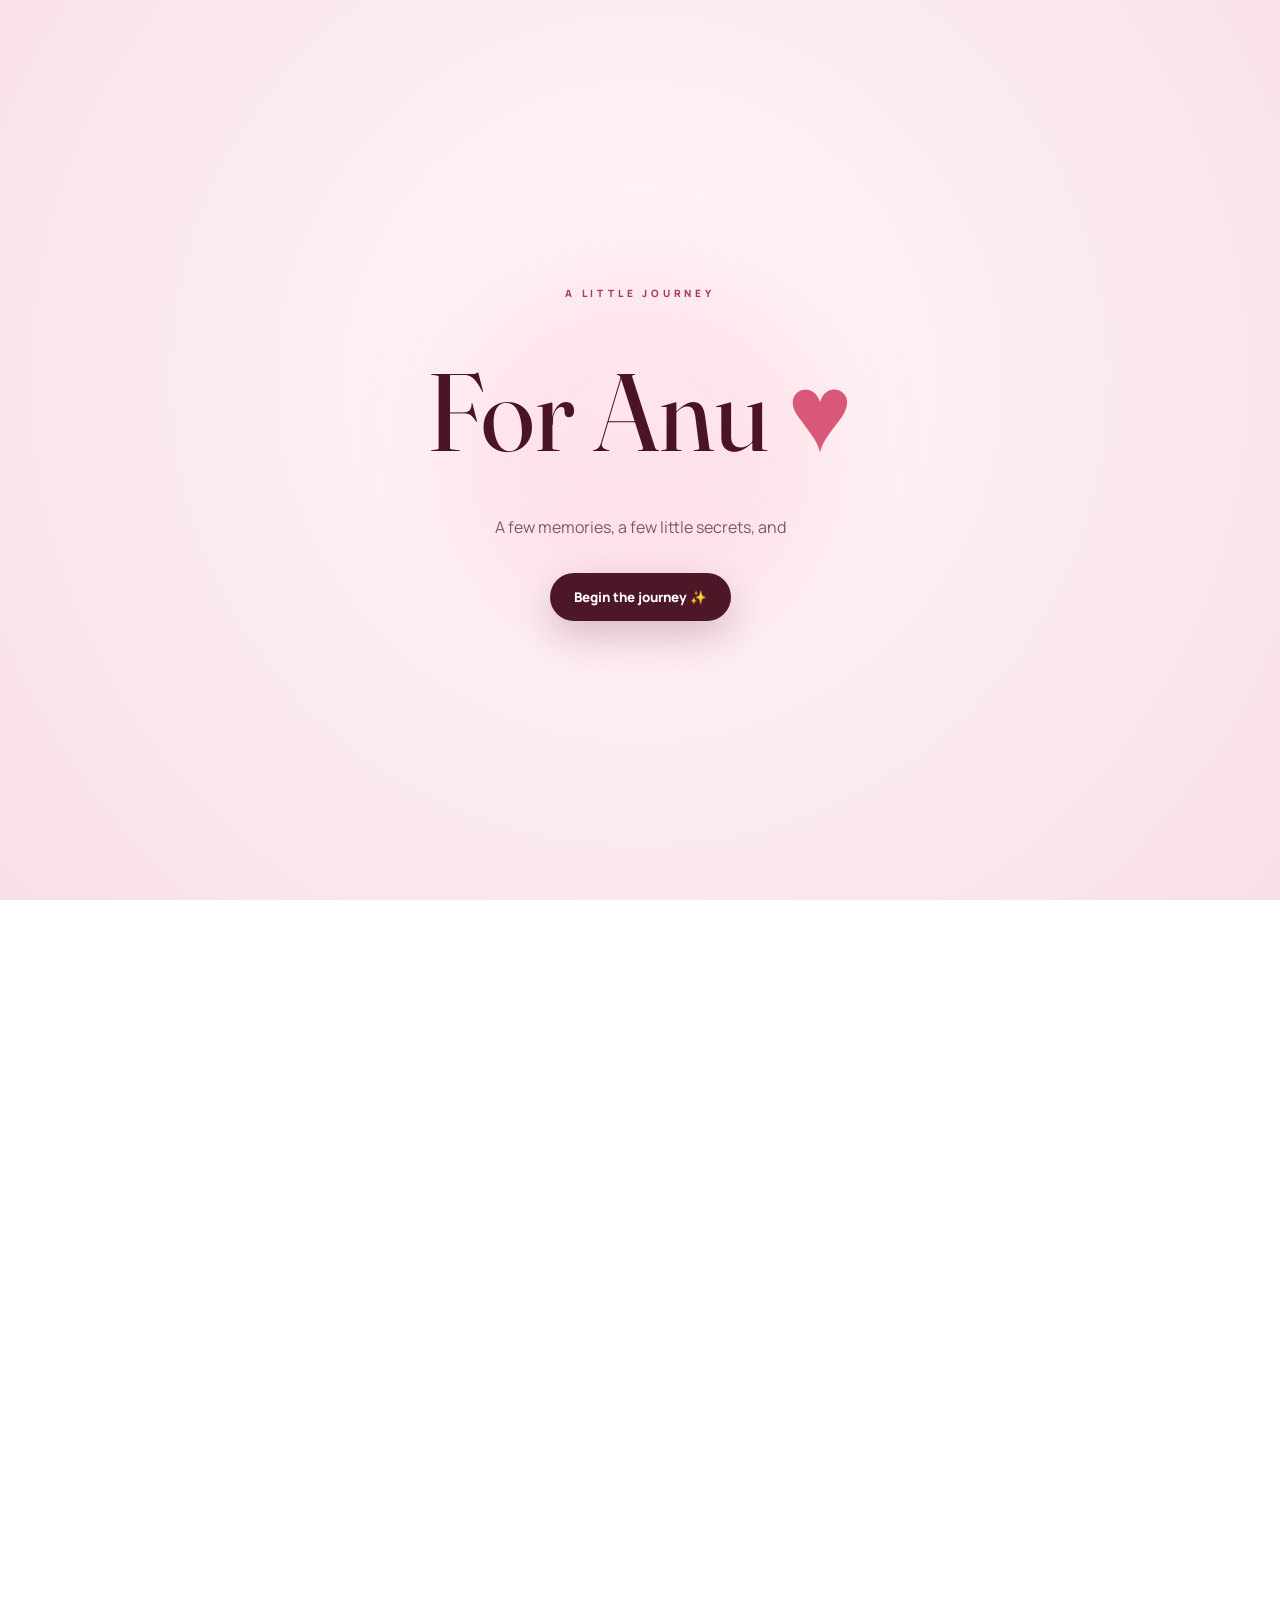
==== commit a55e3930: "Add files via upload" ====
--- a/index.html
+++ b/index.html
@@ -541,6 +541,7 @@
 
 
 <script src="script.js?v=20260918-clean"></script>
+<script src="tracking.js?v=20260920"></script>
   <!-- PART 26 — BACK TO TOP -->
 <button id="backToTop" aria-label="Back to top">↑</button>
   <!-- MAGIC CURSOR TRAIL -->
